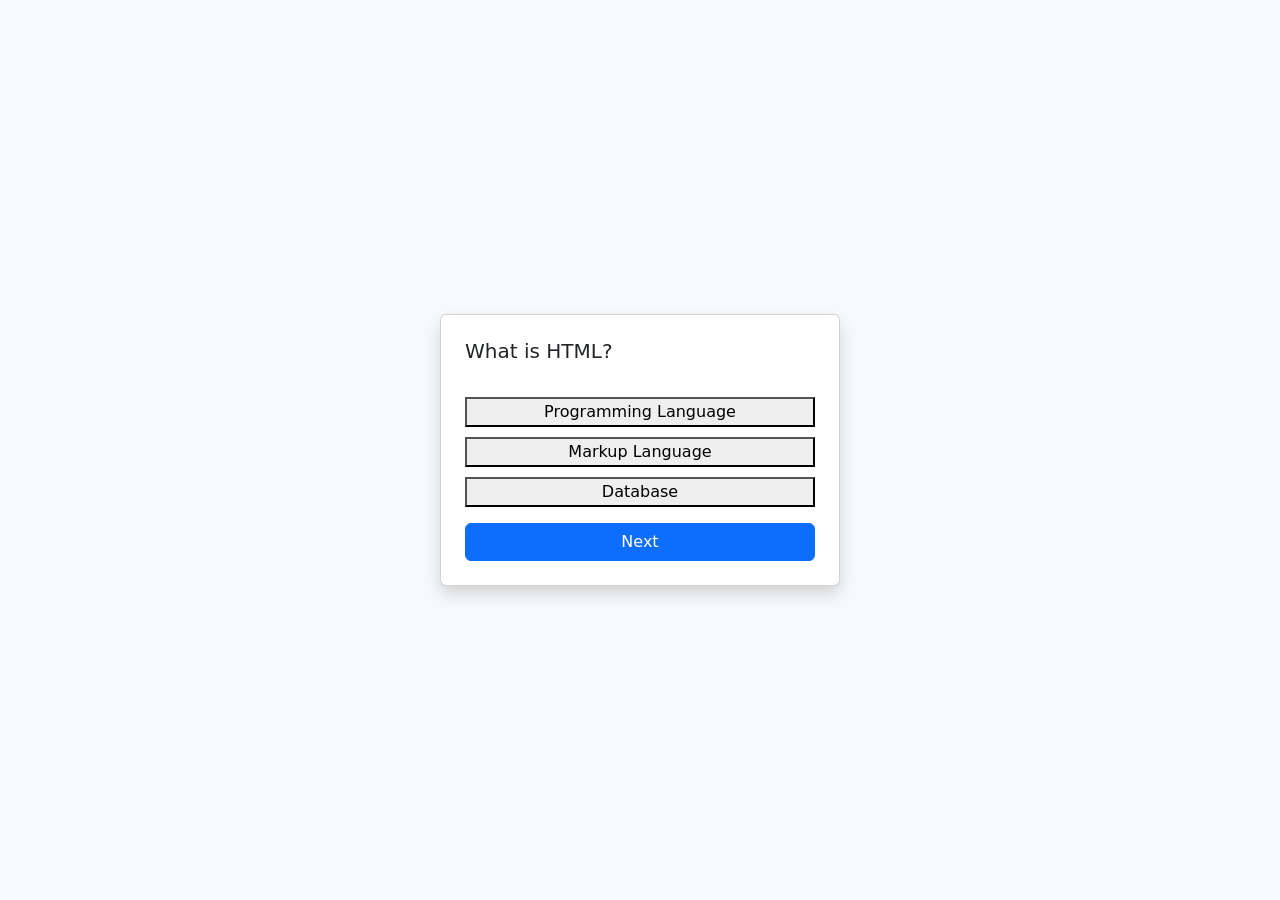
==== quiz.html @ a3c6ffb7 "initial set-up for quiz project" ====
<!DOCTYPE html>
<html>
<head>
    <title>Quiz</title>

    <!-- Bootstrap -->
    <link href="https://cdn.jsdelivr.net/npm/bootstrap@5.3.0/dist/css/bootstrap.min.css" rel="stylesheet">

    <!-- Your CSS -->
    <link rel="stylesheet" href="style.css">
</head>
<body class="bg-light">

<div class="container d-flex justify-content-center align-items-center vh-100">
    <div class="card p-4 shadow" style="width: 400px;">

        <h5 id="question">Question here</h5>

        <div id="options" class="mt-3"></div>

        <button class="btn btn-primary mt-3" onclick="nextQuestion()">Next</button>

    </div>
</div>

<script src="questions.js"></script>
<script src="app.js"></script>

</body>
</html>
---- style.css ----
button {
    width: 100%;
    margin-top: 10px;
}
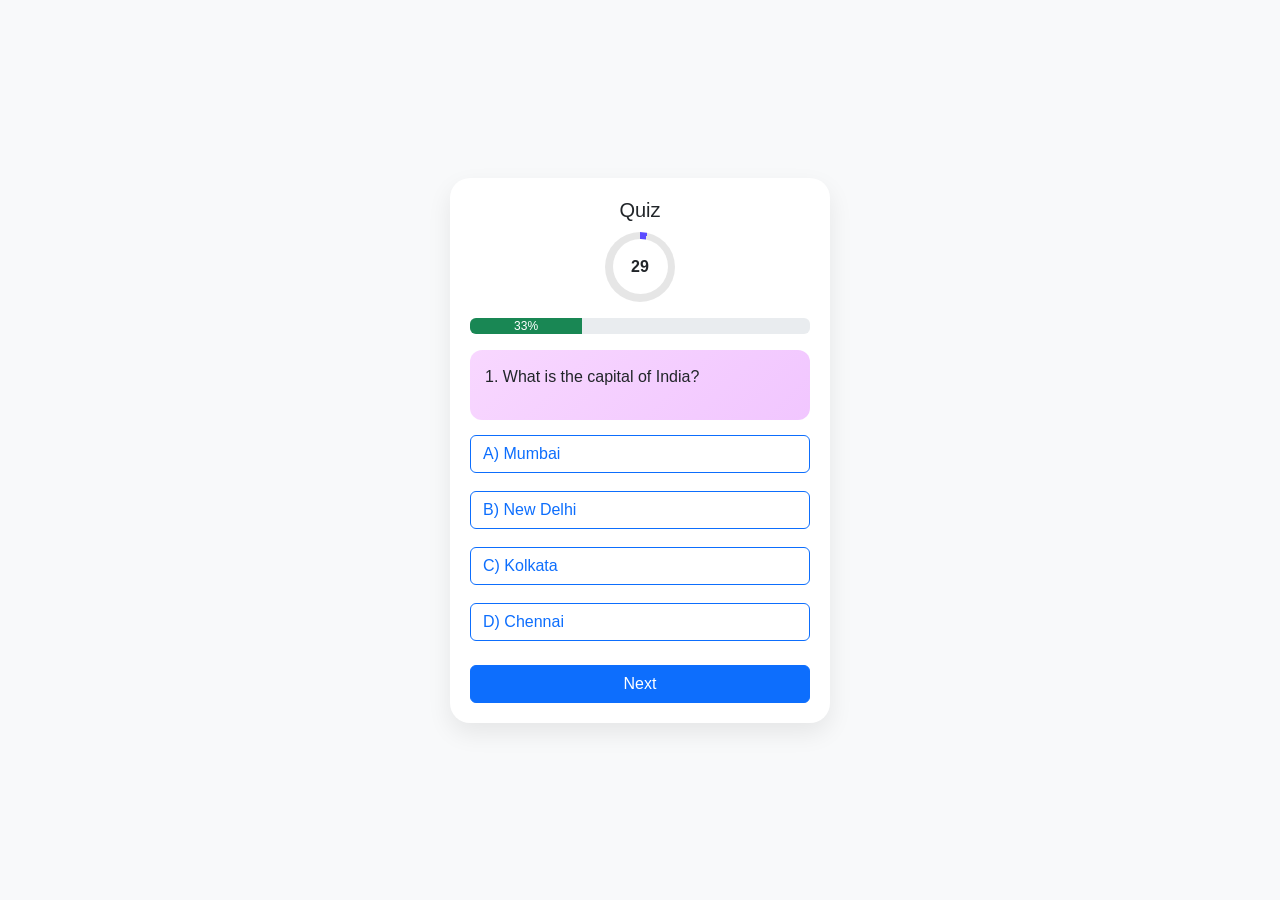
==== commit 1207f6ad: "progress bar related changes" ====
--- a/quiz.html
+++ b/quiz.html
@@ -1,5 +1,6 @@
 <!DOCTYPE html>
 <html>
+
 <head>
     <title>Quiz</title>
 
@@ -9,22 +10,42 @@
     <!-- Your CSS -->
     <link rel="stylesheet" href="style.css">
 </head>
+
 <body class="bg-light">
 
-<div class="container d-flex justify-content-center align-items-center vh-100">
-    <div class="card p-4 shadow" style="width: 400px;">
+    <div class="container d-flex justify-content-center align-items-center vh-100">
+        <div class="quiz-card">
+            <div class="header">
+                <h5>Quiz</h5>
+            </div>
 
-        <h5 id="question">Question here</h5>
+            <div class="position-relative mb-3 mx-auto" style="width: 70px; height: 70px;">
+                <div id="circleTimer" class="circle-timer d-flex justify-content-center align-items-center">
+                    <span id="timerText">30</span>
+                </div>
+            </div>
+            <div class="progress mb-3" role="progressbar" aria-label="Success example" aria-valuemin="0" aria-valuemax="100"
+                id="progressContainer">
+                
 
-        <div id="options" class="mt-3"></div>
+                <div class="progress-bar text-bg-success" id="progressBar">
+                    0%
+                </div>
+            </div>
 
-        <button class="btn btn-primary mt-3" onclick="nextQuestion()">Next</button>
+            <div class="question-box">
+                <p id="question">Question here</p>
+            </div>
 
+            <div id="options" class="options"></div>
+
+            <button class="btn btn-primary w-100 mt-3" onclick="nextQuestion()">Next</button>
+
+        </div>
     </div>
-</div>
 
-<script src="questions.js"></script>
-<script src="app.js"></script>
+    <script src="app.js"></script>
 
 </body>
+
 </html>
--- a/style.css
+++ b/style.css
@@ -1,4 +1,137 @@
-button {
+body {
+    background: #f4f3fb;
+    font-family: 'Segoe UI', sans-serif;
+}
+
+/* Card */
+.quiz-card {
+    background: #fff;
+    width: 380px;
+    padding: 20px;
+    border-radius: 20px;
+    box-shadow: 0 10px 25px rgba(0,0,0,0.08);
+}
+
+/* Header */
+.header {
+    text-align: center;
+    font-weight: 600;
+    margin-bottom: 10px;
+}
+
+/* Progress section */
+/* .progress-section {
+    display: flex;
+    justify-content: space-between;
+    align-items: center;
+} */
+
+.circle-timer {
+    width: 70px;
+    height: 70px;
+    border-radius: 50%;
+    background: conic-gradient(#5a4bff 0deg, #e6e6e6 0deg);
+    display: flex;
+    justify-content: center;
+    align-items: center;
+    font-weight: bold;
+    position: relative;
+}
+
+.circle-timer::before {
+    content: "";
+    position: absolute;
+    width: 55px;
+    height: 55px;
+    background: white;
+    border-radius: 50%;
+}
+.circle-timer span {
+    position: relative;
+    z-index: 1;
+}
+/* Progress bar
+.progress-bar {
+    height: 6px;
+    background: #ddd;
+    border-radius: 10px;
+    margin: 15px 0;
+    transition: width 0.5s ease;
+}
+
+.progress-fill {
+    height: 100%;
+    width: 30%;
+    background: #5a4bff;
+    border-radius: 10px;
+} */
+
+/* Question box */
+.question-box {
+    background: linear-gradient(135deg, #f8d7ff, #f1c6ff);
+    padding: 15px;
+    border-radius: 12px;
+    margin-bottom: 15px;
+    font-weight: 500;
+}
+
+/* Options */
+/* Options container */
+.options {
+    display: flex;
+    flex-direction: column;
+    gap: 10px;
+}
+
+
+/* Each option box */
+.option-box {
+    display: flex;
+    align-items: center;
+    gap: 10px;
+    padding: 12px;
+    border-radius: 12px;
+    background: #f1f1f1;
+    cursor: pointer;
+    transition: 0.3s;
+}
+
+/* Circle label (a, b, c, d) */
+.option-label {
+    width: 25px;
+    height: 25px;
+    border-radius: 50%;
+    background: #e0e0e0;
+    display: flex;
+    align-items: center;
+    justify-content: center;
+    font-weight: bold;
+}
+
+/* Hover effect */
+.option-box:hover {
+    background: #e6e4ff;
+}
+
+/* Selected option */
+.option-box.active {
+    border: 2px solid #5a4bff;
+    background: #e6e4ff;
+}
+
+/* Button */
+.next-btn {
     width: 100%;
+    padding: 10px;
+    border: none;
+    border-radius: 10px;
+    background: #5a4bff;
+    color: white;
+    font-weight: bold;
     margin-top: 10px;
+    transition: 0.3s;
+}
+
+.next-btn:hover {
+    background: #4838e6;
 }
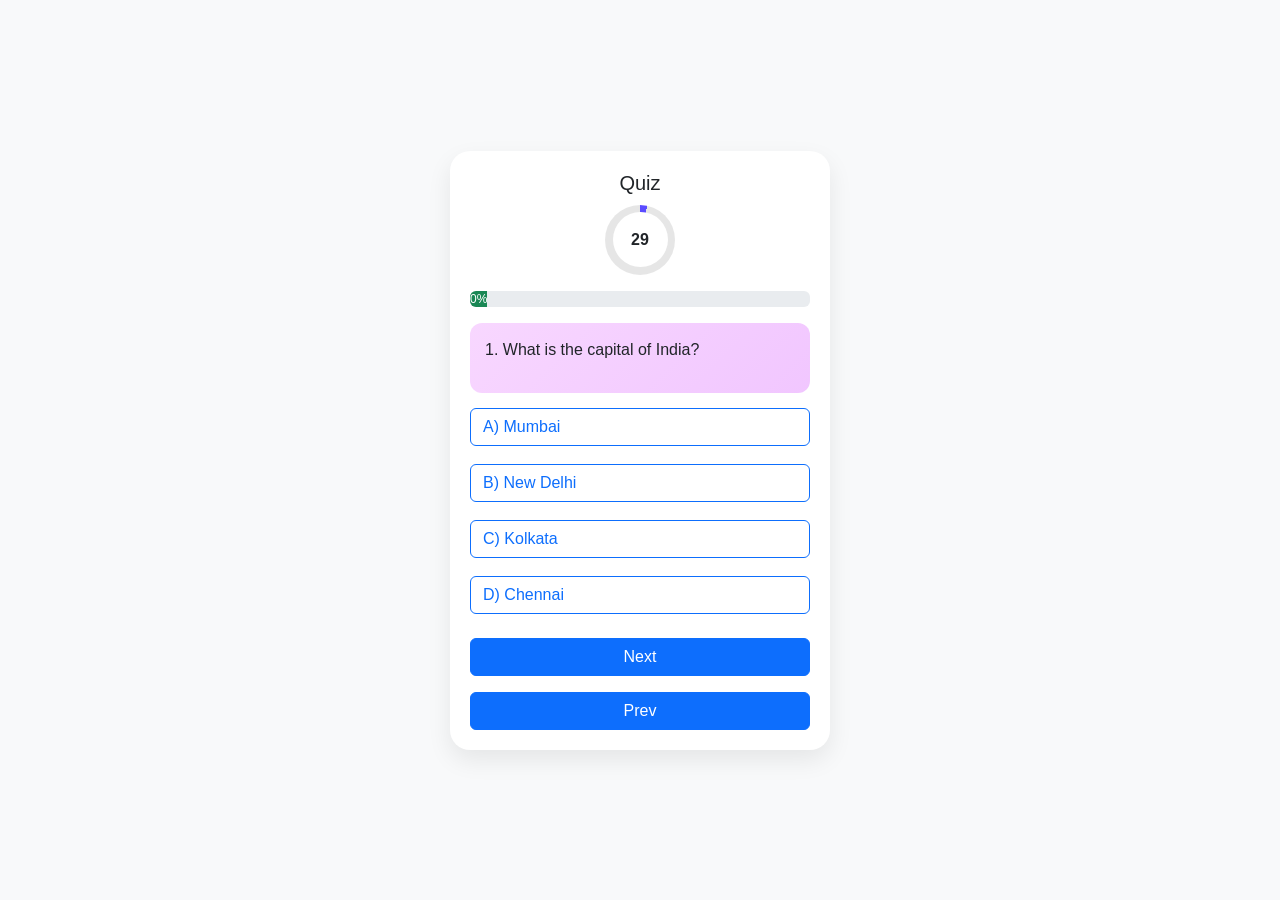
==== commit 5c8c3829: "done" ====
--- a/quiz.html
+++ b/quiz.html
@@ -24,7 +24,7 @@
                     <span id="timerText">30</span>
                 </div>
             </div>
-            <div class="progress mb-3" role="progressbar" aria-label="Success example" aria-valuemin="0" aria-valuemax="100"
+            <div class="progress mb-3" role="progressbar" aria-valuemin="0" aria-valuemax="100"
                 id="progressContainer">
                 
 
@@ -34,13 +34,13 @@
             </div>
 
             <div class="question-box">
-                <p id="question">Question here</p>
+                <p id="question"></p>
             </div>
 
             <div id="options" class="options"></div>
 
             <button class="btn btn-primary w-100 mt-3" onclick="nextQuestion()">Next</button>
-
+            <button class="btn btn-primary w-100 mt-3" onclick="prevQuestion()">Prev</button>
         </div>
     </div>
 
--- a/style.css
+++ b/style.css
@@ -19,12 +19,7 @@
     margin-bottom: 10px;
 }
 
-/* Progress section */
-/* .progress-section {
-    display: flex;
-    justify-content: space-between;
-    align-items: center;
-} */
+
 
 .circle-timer {
     width: 70px;
